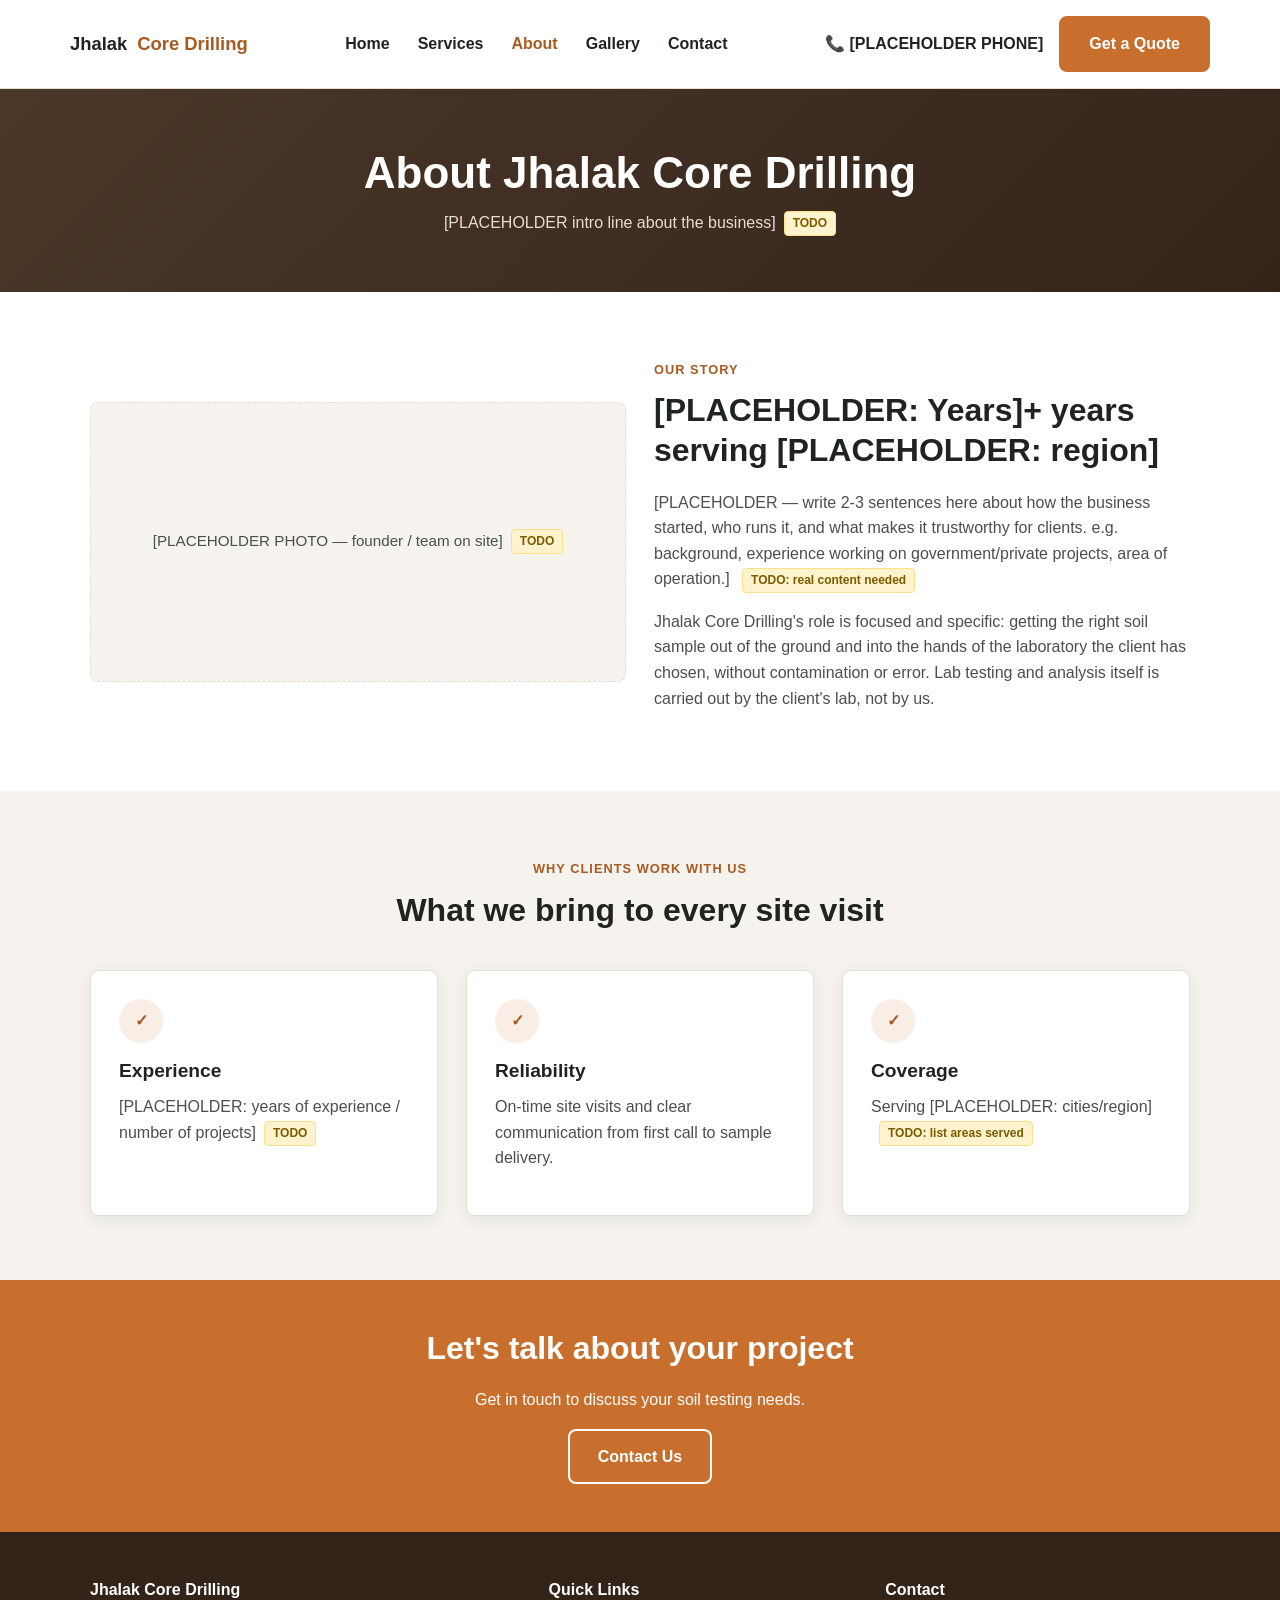
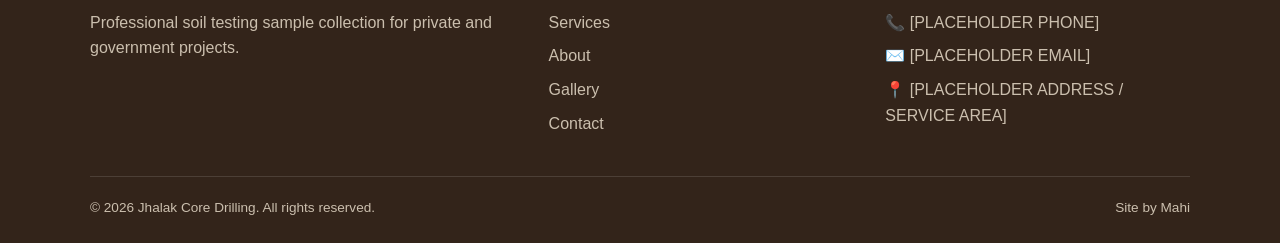
==== about.html @ d28275c4 "First commit to Diamond Drilling project" ====
<!doctype html>
<html lang="en">
<head>
<meta charset="UTF-8" />
<meta name="viewport" content="width=device-width, initial-scale=1.0" />
<title>About Us | Jhalak Core Drilling</title>
<meta name="description" content="About Jhalak Core Drilling — soil testing and core drilling sample collection for private and government projects." />
<link rel="stylesheet" href="css/style.css" />
</head>
<body>

<header class="site-header">
  <nav class="nav container">
    <a href="index.html" class="brand">Jhalak <span>Core Drilling</span></a>
    <ul class="nav-links">
      <li><a href="index.html">Home</a></li>
      <li><a href="services.html">Services</a></li>
      <li><a href="about.html">About</a></li>
      <li><a href="gallery.html">Gallery</a></li>
      <li><a href="contact.html">Contact</a></li>
    </ul>
    <div class="nav-cta">
      <span class="nav-phone">📞 [PLACEHOLDER PHONE]</span>
      <a href="contact.html" class="btn btn-primary">Get a Quote</a>
    </div>
    <button class="nav-toggle" aria-label="Toggle menu"><span></span><span></span><span></span></button>
  </nav>
</header>

<section class="page-hero">
  <div class="container">
    <h1>About Jhalak Core Drilling</h1>
    <p>[PLACEHOLDER intro line about the business]<span class="todo-flag">TODO</span></p>
  </div>
</section>

<section class="section">
  <div class="container grid grid-2" style="align-items:center;">
    <div class="hero-media" style="background:var(--color-bg-alt); border:1px dashed var(--color-border); color:var(--color-body);">
      [PLACEHOLDER PHOTO — founder / team on site]<span class="todo-flag">TODO</span>
    </div>
    <div>
      <span class="eyebrow">Our Story</span>
      <h2>[PLACEHOLDER: Years]+ years serving [PLACEHOLDER: region]</h2>
      <p>
        [PLACEHOLDER — write 2-3 sentences here about how the business started,
        who runs it, and what makes it trustworthy for clients. e.g. background,
        experience working on government/private projects, area of operation.]
        <span class="todo-flag">TODO: real content needed</span>
      </p>
      <p>
        Jhalak Core Drilling's role is focused and specific: getting the right
        soil sample out of the ground and into the hands of the laboratory the
        client has chosen, without contamination or error. Lab testing and
        analysis itself is carried out by the client's lab, not by us.
      </p>
    </div>
  </div>
</section>

<section class="section section-alt">
  <div class="container">
    <div class="section-header">
      <span class="eyebrow">Why Clients Work With Us</span>
      <h2>What we bring to every site visit</h2>
    </div>
    <div class="grid grid-3">
      <div class="card">
        <div class="icon">✓</div>
        <h3>Experience</h3>
        <p>[PLACEHOLDER: years of experience / number of projects]<span class="todo-flag">TODO</span></p>
      </div>
      <div class="card">
        <div class="icon">✓</div>
        <h3>Reliability</h3>
        <p>On-time site visits and clear communication from first call to sample delivery.</p>
      </div>
      <div class="card">
        <div class="icon">✓</div>
        <h3>Coverage</h3>
        <p>Serving [PLACEHOLDER: cities/region]<span class="todo-flag">TODO: list areas served</span></p>
      </div>
    </div>
  </div>
</section>

<section class="cta-band">
  <div class="container">
    <h2>Let's talk about your project</h2>
    <p>Get in touch to discuss your soil testing needs.</p>
    <a href="contact.html" class="btn btn-outline">Contact Us</a>
  </div>
</section>

<footer class="site-footer">
  <div class="container">
    <div class="footer-grid">
      <div>
        <h4>Jhalak Core Drilling</h4>
        <p>Professional soil testing sample collection for private and government projects.</p>
      </div>
      <div>
        <h4>Quick Links</h4>
        <ul>
          <li><a href="services.html">Services</a></li>
          <li><a href="about.html">About</a></li>
          <li><a href="gallery.html">Gallery</a></li>
          <li><a href="contact.html">Contact</a></li>
        </ul>
      </div>
      <div>
        <h4>Contact</h4>
        <ul>
          <li>📞 [PLACEHOLDER PHONE]</li>
          <li>✉️ [PLACEHOLDER EMAIL]</li>
          <li>📍 [PLACEHOLDER ADDRESS / SERVICE AREA]</li>
        </ul>
      </div>
    </div>
    <div class="footer-bottom">
      <span>&copy; <span id="year"></span> Jhalak Core Drilling. All rights reserved.</span>
      <span>Site by Mahi</span>
    </div>
  </div>
</footer>

<script src="js/script.js"></script>
<script>document.getElementById('year').textContent = new Date().getFullYear();</script>
</body>
</html>
---- css/style.css ----
/* ==========================================================================
   Jhalak Core Drilling — main stylesheet
   ========================================================================== */

:root {
  --color-primary: #4a3728;      /* earth brown */
  --color-primary-dark: #33241a;
  --color-accent: #c96f2e;       /* safety/drill-bit orange */
  --color-accent-dark: #a85a22;
  --color-ink: #1f2421;
  --color-body: #4a4f4c;
  --color-bg: #ffffff;
  --color-bg-alt: #f6f3ef;
  --color-border: #e3ddd4;
  --radius: 8px;
  --shadow: 0 4px 16px rgba(31, 36, 33, 0.08);
  --container-width: 1140px;
  --font-heading: "Segoe UI", "Helvetica Neue", Arial, sans-serif;
  --font-body: "Segoe UI", "Helvetica Neue", Arial, sans-serif;
}

* { box-sizing: border-box; }

html { scroll-behavior: smooth; }

body {
  margin: 0;
  font-family: var(--font-body);
  color: var(--color-body);
  background: var(--color-bg);
  line-height: 1.6;
}

h1, h2, h3, h4 {
  font-family: var(--font-heading);
  color: var(--color-ink);
  line-height: 1.25;
  margin: 0 0 0.6em;
}

h1 { font-size: clamp(2rem, 4vw, 2.75rem); }
h2 { font-size: clamp(1.5rem, 3vw, 2rem); }
h3 { font-size: 1.2rem; }

p { margin: 0 0 1em; }

a { color: var(--color-accent-dark); text-decoration: none; }
a:hover { text-decoration: underline; }

img { max-width: 100%; display: block; }

.container {
  width: 100%;
  max-width: var(--container-width);
  margin: 0 auto;
  padding: 0 20px;
}

.section { padding: 64px 0; }
.section-alt { background: var(--color-bg-alt); }

.section-header { max-width: 640px; margin: 0 auto 40px; text-align: center; }
.section-header p { color: var(--color-body); }

.eyebrow {
  display: inline-block;
  color: var(--color-accent-dark);
  font-weight: 700;
  letter-spacing: 0.08em;
  text-transform: uppercase;
  font-size: 0.8rem;
  margin-bottom: 10px;
}

/* Buttons ---------------------------------------------------------------- */
.btn {
  display: inline-block;
  padding: 13px 28px;
  border-radius: var(--radius);
  font-weight: 600;
  cursor: pointer;
  border: 2px solid transparent;
  transition: all 0.15s ease-in-out;
}
.btn-primary {
  background: var(--color-accent);
  color: #fff;
  border-color: var(--color-accent);
}
.btn-primary:hover {
  background: var(--color-accent-dark);
  border-color: var(--color-accent-dark);
  text-decoration: none;
}
.btn-outline {
  background: transparent;
  color: #fff;
  border-color: #fff;
}
.btn-outline:hover {
  background: #fff;
  color: var(--color-primary-dark);
  text-decoration: none;
}

/* Header / nav ------------------------------------------------------------ */
.site-header {
  position: sticky;
  top: 0;
  z-index: 50;
  background: var(--color-bg);
  border-bottom: 1px solid var(--color-border);
}
.nav {
  display: flex;
  align-items: center;
  justify-content: space-between;
  padding: 16px 0;
}
.brand {
  display: flex;
  align-items: center;
  gap: 10px;
  font-family: var(--font-heading);
  font-weight: 800;
  font-size: 1.15rem;
  color: var(--color-ink);
}
.brand span { color: var(--color-accent-dark); }
.nav-links {
  display: flex;
  gap: 28px;
  list-style: none;
  margin: 0;
  padding: 0;
}
.nav-links a {
  color: var(--color-ink);
  font-weight: 600;
}
.nav-links a:hover { color: var(--color-accent-dark); text-decoration: none; }
.nav-links a.active { color: var(--color-accent-dark); }

.nav-cta { display: flex; align-items: center; gap: 16px; }
.nav-phone {
  font-weight: 700;
  color: var(--color-ink);
  white-space: nowrap;
}

.nav-toggle {
  display: none;
  flex-direction: column;
  gap: 5px;
  background: none;
  border: none;
  cursor: pointer;
  padding: 6px;
}
.nav-toggle span {
  width: 24px;
  height: 2px;
  background: var(--color-ink);
  display: block;
}

/* Hero --------------------------------------------------------------------*/
.hero {
  background: linear-gradient(135deg, var(--color-primary), var(--color-primary-dark));
  color: #fff;
  padding: 90px 0;
}
.hero-inner {
  display: grid;
  grid-template-columns: 1.1fr 0.9fr;
  gap: 40px;
  align-items: center;
}
.hero h1 { color: #fff; }
.hero p.lead { color: #e7ded3; font-size: 1.1rem; max-width: 46ch; }
.hero-actions { display: flex; gap: 14px; margin-top: 28px; flex-wrap: wrap; }
.hero-stats {
  display: flex;
  gap: 28px;
  margin-top: 40px;
  flex-wrap: wrap;
}
.hero-stats div { min-width: 110px; }
.hero-stats strong {
  display: block;
  font-size: 1.6rem;
  color: #fff;
}
.hero-stats span { color: #cbbfae; font-size: 0.9rem; }

.hero-media {
  background: rgba(255,255,255,0.08);
  border: 1px solid rgba(255,255,255,0.18);
  border-radius: var(--radius);
  min-height: 280px;
  display: flex;
  align-items: center;
  justify-content: center;
  color: #cbbfae;
  text-align: center;
  padding: 20px;
  font-size: 0.95rem;
}

/* Page hero (inner pages, no stats) --------------------------------------*/
.page-hero {
  background: linear-gradient(135deg, var(--color-primary), var(--color-primary-dark));
  color: #fff;
  padding: 56px 0;
  text-align: center;
}
.page-hero h1 { color: #fff; margin-bottom: 10px; }
.page-hero p { color: #e7ded3; max-width: 60ch; margin: 0 auto; }

/* Cards / grids -------------------------------------------------------------*/
.grid {
  display: grid;
  gap: 28px;
}
.grid-3 { grid-template-columns: repeat(3, 1fr); }
.grid-2 { grid-template-columns: repeat(2, 1fr); }

.card {
  background: var(--color-bg);
  border: 1px solid var(--color-border);
  border-radius: var(--radius);
  padding: 28px;
  box-shadow: var(--shadow);
}
.card .icon {
  width: 44px;
  height: 44px;
  border-radius: 50%;
  background: rgba(201, 111, 46, 0.12);
  color: var(--color-accent-dark);
  display: flex;
  align-items: center;
  justify-content: center;
  font-weight: 800;
  margin-bottom: 16px;
}

.list-check { list-style: none; padding: 0; margin: 0; }
.list-check li {
  padding-left: 28px;
  position: relative;
  margin-bottom: 10px;
}
.list-check li::before {
  content: "\2713";
  position: absolute;
  left: 0;
  color: var(--color-accent-dark);
  font-weight: 800;
}

/* Gallery ------------------------------------------------------------------*/
.gallery-grid {
  display: grid;
  grid-template-columns: repeat(3, 1fr);
  gap: 20px;
}
.gallery-item {
  aspect-ratio: 4 / 3;
  background: var(--color-bg-alt);
  border: 1px dashed var(--color-border);
  border-radius: var(--radius);
  display: flex;
  align-items: center;
  justify-content: center;
  color: var(--color-body);
  font-size: 0.9rem;
  text-align: center;
  padding: 12px;
}

/* CTA band ------------------------------------------------------------------*/
.cta-band {
  background: var(--color-accent);
  color: #fff;
  padding: 48px 0;
  text-align: center;
}
.cta-band h2 { color: #fff; }
.cta-band .btn-outline { border-color: #fff; color: #fff; }
.cta-band .btn-outline:hover { background: #fff; color: var(--color-accent-dark); }

/* Contact / form ------------------------------------------------------------*/
.contact-grid {
  display: grid;
  grid-template-columns: 1fr 1.2fr;
  gap: 40px;
  align-items: start;
}
.info-item { display: flex; gap: 14px; margin-bottom: 24px; }
.info-item .icon {
  width: 40px; height: 40px; flex: none;
  border-radius: 50%;
  background: rgba(201, 111, 46, 0.12);
  color: var(--color-accent-dark);
  display: flex; align-items: center; justify-content: center;
  font-weight: 800;
}
.form-card {
  background: var(--color-bg-alt);
  border: 1px solid var(--color-border);
  border-radius: var(--radius);
  padding: 32px;
}
.form-row { margin-bottom: 18px; }
.form-row label {
  display: block;
  font-weight: 600;
  margin-bottom: 6px;
  color: var(--color-ink);
  font-size: 0.9rem;
}
.form-row input,
.form-row select,
.form-row textarea {
  width: 100%;
  padding: 11px 14px;
  border: 1px solid var(--color-border);
  border-radius: 6px;
  font-family: inherit;
  font-size: 1rem;
  background: #fff;
}
.form-row textarea { resize: vertical; min-height: 110px; }
.form-note { font-size: 0.85rem; color: var(--color-body); margin-top: 10px; }
.form-success {
  display: none;
  background: #e8f5ea;
  border: 1px solid #b7e0bd;
  color: #285c33;
  padding: 14px 16px;
  border-radius: 6px;
  margin-bottom: 18px;
}
.form-success.visible { display: block; }

/* Footer --------------------------------------------------------------------*/
.site-footer {
  background: var(--color-primary-dark);
  color: #cbbfae;
  padding: 48px 0 24px;
}
.footer-grid {
  display: grid;
  grid-template-columns: 1.4fr 1fr 1fr;
  gap: 32px;
  margin-bottom: 32px;
}
.footer-grid h4 { color: #fff; }
.footer-grid a { color: #cbbfae; }
.footer-grid ul { list-style: none; padding: 0; margin: 0; }
.footer-grid li { margin-bottom: 8px; }
.footer-bottom {
  border-top: 1px solid rgba(255,255,255,0.12);
  padding-top: 20px;
  font-size: 0.85rem;
  display: flex;
  justify-content: space-between;
  flex-wrap: wrap;
  gap: 10px;
}

/* Placeholder marker (visible only while site is in draft) ----------------*/
.todo-flag {
  display: inline-block;
  background: #fff3cd;
  border: 1px solid #ffe08a;
  color: #7a5b00;
  font-size: 0.75rem;
  font-weight: 700;
  padding: 2px 8px;
  border-radius: 4px;
  margin-left: 8px;
  vertical-align: middle;
}

/* Responsive ----------------------------------------------------------------*/
@media (max-width: 900px) {
  .hero-inner { grid-template-columns: 1fr; }
  .grid-3 { grid-template-columns: repeat(2, 1fr); }
  .contact-grid { grid-template-columns: 1fr; }
  .footer-grid { grid-template-columns: 1fr 1fr; }
}

@media (max-width: 680px) {
  .nav-links, .nav-cta .nav-phone { display: none; }
  .nav-toggle { display: flex; }
  .nav.open .nav-links {
    display: flex;
    flex-direction: column;
    position: absolute;
    top: 100%;
    left: 0;
    right: 0;
    background: var(--color-bg);
    border-bottom: 1px solid var(--color-border);
    padding: 16px 20px;
    gap: 16px;
  }
  .grid-3, .grid-2 { grid-template-columns: 1fr; }
  .gallery-grid { grid-template-columns: repeat(2, 1fr); }
  .footer-grid { grid-template-columns: 1fr; }
  .hero { padding: 56px 0; }
  .section { padding: 48px 0; }
}
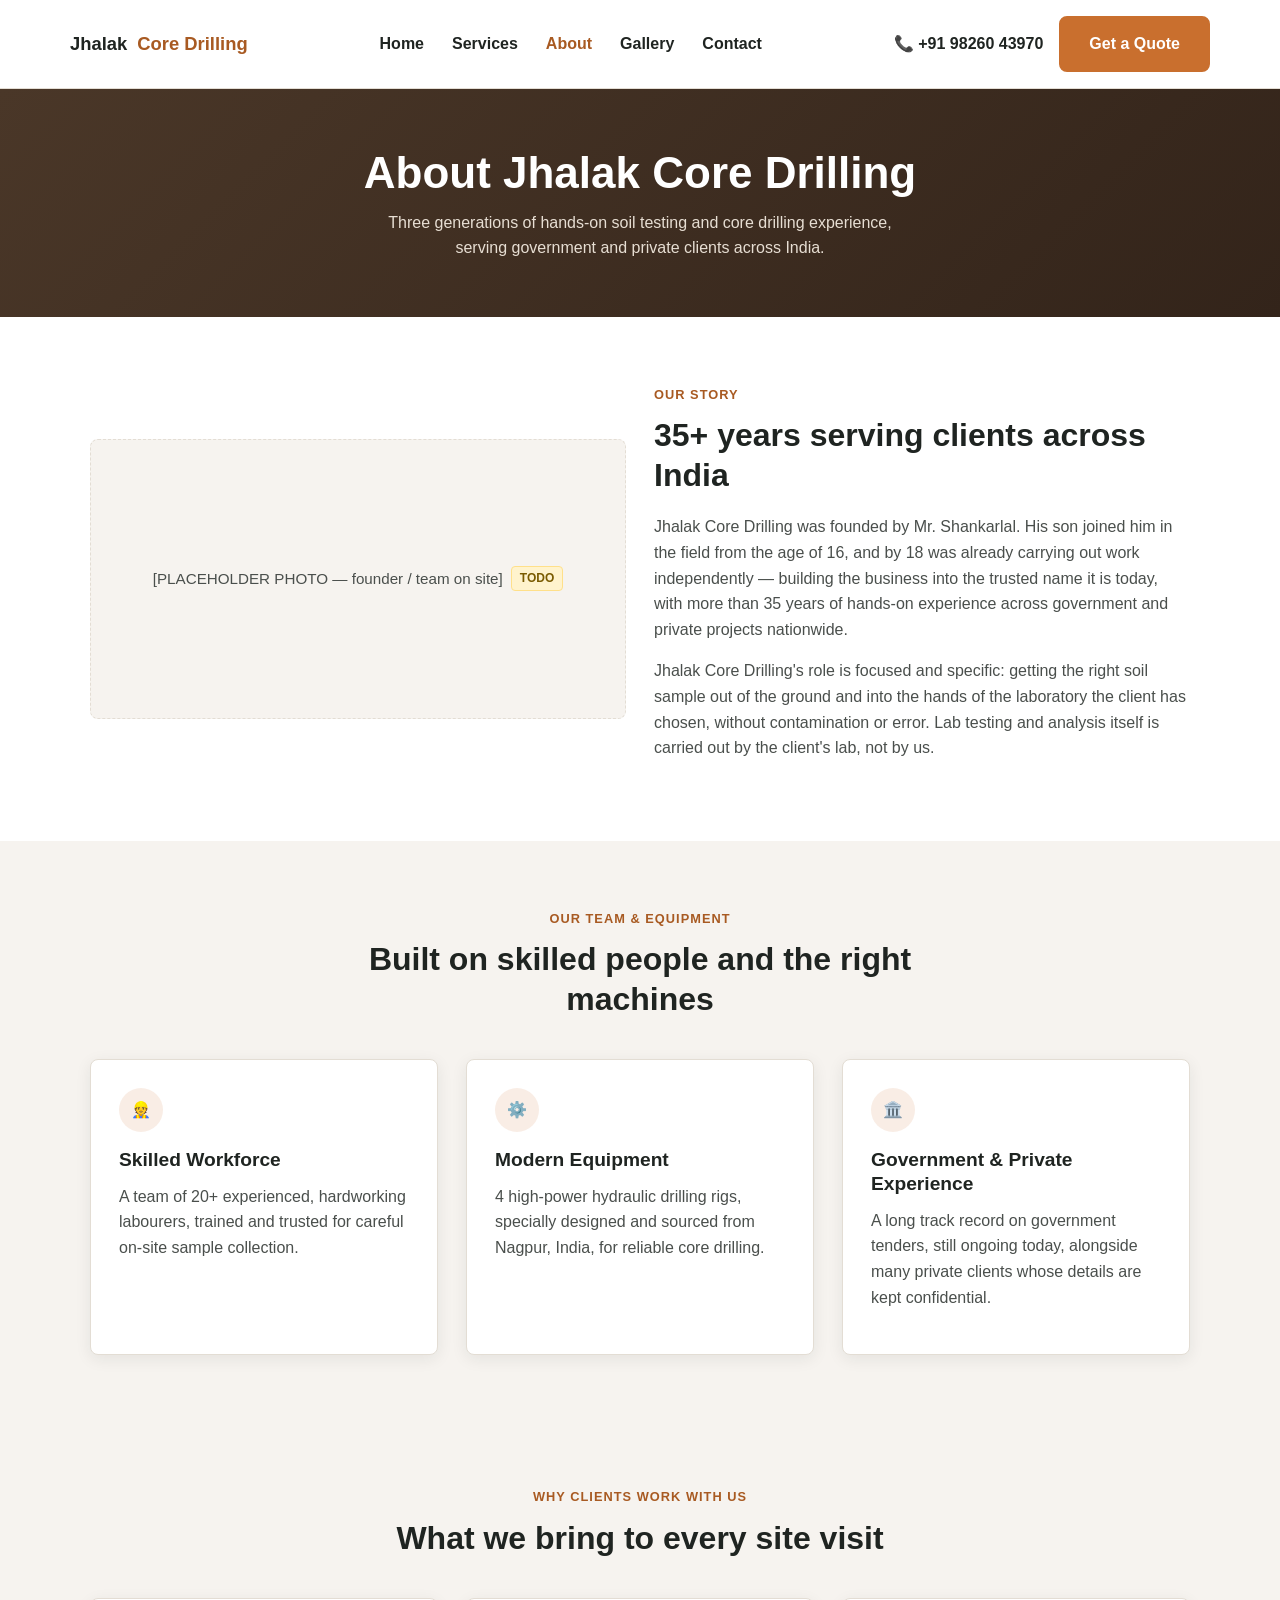
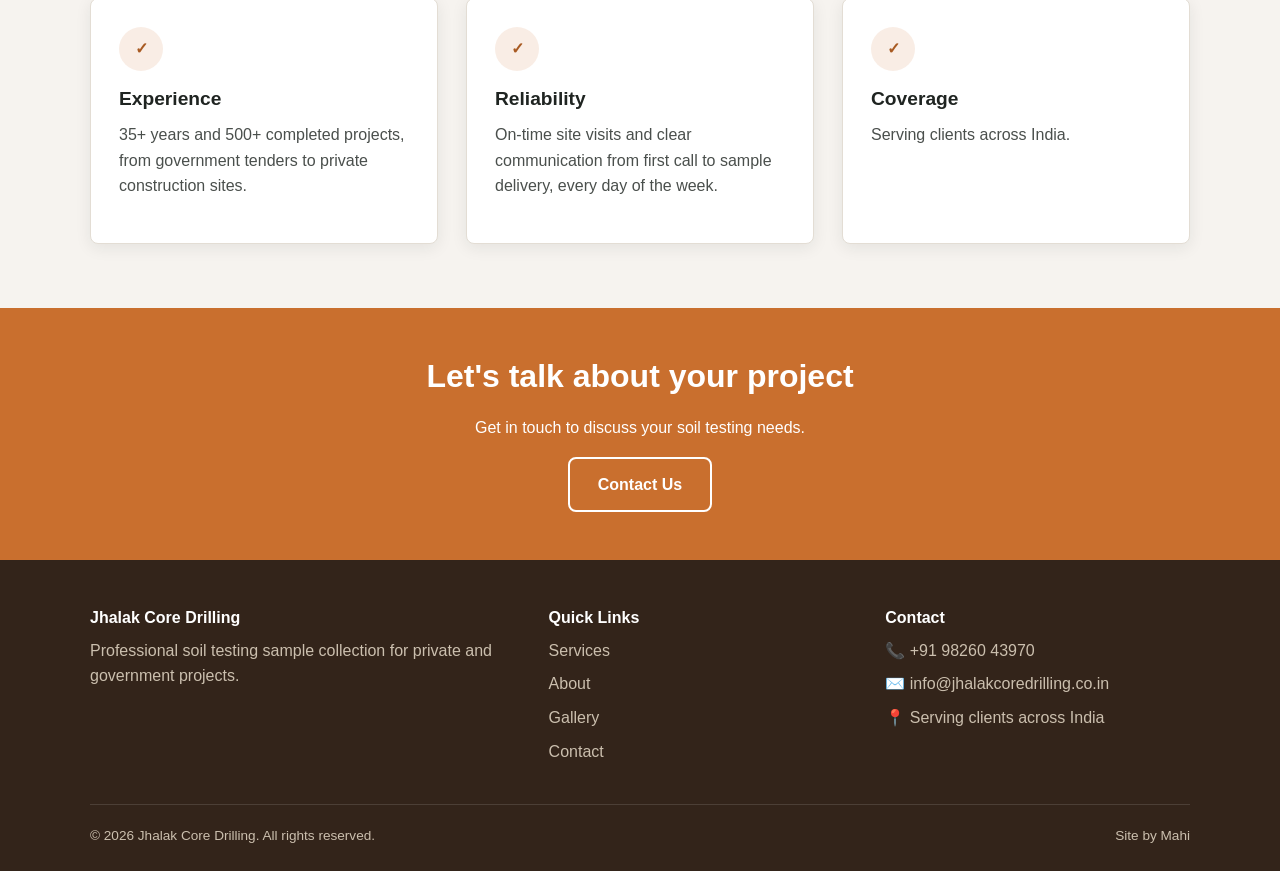
==== commit 59cddd05: "Add real business content from client" ====
--- a/about.html
+++ b/about.html
@@ -20,7 +20,7 @@
       <li><a href="contact.html">Contact</a></li>
     </ul>
     <div class="nav-cta">
-      <span class="nav-phone">📞 [PLACEHOLDER PHONE]</span>
+      <span class="nav-phone">📞 +91 98260 43970</span>
       <a href="contact.html" class="btn btn-primary">Get a Quote</a>
     </div>
     <button class="nav-toggle" aria-label="Toggle menu"><span></span><span></span><span></span></button>
@@ -30,7 +30,7 @@
 <section class="page-hero">
   <div class="container">
     <h1>About Jhalak Core Drilling</h1>
-    <p>[PLACEHOLDER intro line about the business]<span class="todo-flag">TODO</span></p>
+    <p>Three generations of hands-on soil testing and core drilling experience, serving government and private clients across India.</p>
   </div>
 </section>
 
@@ -41,12 +41,13 @@
     </div>
     <div>
       <span class="eyebrow">Our Story</span>
-      <h2>[PLACEHOLDER: Years]+ years serving [PLACEHOLDER: region]</h2>
+      <h2>35+ years serving clients across India</h2>
       <p>
-        [PLACEHOLDER — write 2-3 sentences here about how the business started,
-        who runs it, and what makes it trustworthy for clients. e.g. background,
-        experience working on government/private projects, area of operation.]
-        <span class="todo-flag">TODO: real content needed</span>
+        Jhalak Core Drilling was founded by Mr. Shankarlal. His son joined him
+        in the field from the age of 16, and by 18 was already carrying out
+        work independently — building the business into the trusted name it
+        is today, with more than 35 years of hands-on experience across
+        government and private projects nationwide.
       </p>
       <p>
         Jhalak Core Drilling's role is focused and specific: getting the right
@@ -61,6 +62,35 @@
 <section class="section section-alt">
   <div class="container">
     <div class="section-header">
+      <span class="eyebrow">Our Team &amp; Equipment</span>
+      <h2>Built on skilled people and the right machines</h2>
+    </div>
+    <div class="grid grid-3">
+      <div class="card">
+        <div class="icon">👷</div>
+        <h3>Skilled Workforce</h3>
+        <p>A team of 20+ experienced, hardworking labourers, trained and
+        trusted for careful on-site sample collection.</p>
+      </div>
+      <div class="card">
+        <div class="icon">⚙️</div>
+        <h3>Modern Equipment</h3>
+        <p>4 high-power hydraulic drilling rigs, specially designed and
+        sourced from Nagpur, India, for reliable core drilling.</p>
+      </div>
+      <div class="card">
+        <div class="icon">🏛️</div>
+        <h3>Government &amp; Private Experience</h3>
+        <p>A long track record on government tenders, still ongoing today,
+        alongside many private clients whose details are kept confidential.</p>
+      </div>
+    </div>
+  </div>
+</section>
+
+<section class="section section-alt">
+  <div class="container">
+    <div class="section-header">
       <span class="eyebrow">Why Clients Work With Us</span>
       <h2>What we bring to every site visit</h2>
     </div>
@@ -68,17 +98,17 @@
       <div class="card">
         <div class="icon">✓</div>
         <h3>Experience</h3>
-        <p>[PLACEHOLDER: years of experience / number of projects]<span class="todo-flag">TODO</span></p>
+        <p>35+ years and 500+ completed projects, from government tenders to private construction sites.</p>
       </div>
       <div class="card">
         <div class="icon">✓</div>
         <h3>Reliability</h3>
-        <p>On-time site visits and clear communication from first call to sample delivery.</p>
+        <p>On-time site visits and clear communication from first call to sample delivery, every day of the week.</p>
       </div>
       <div class="card">
         <div class="icon">✓</div>
         <h3>Coverage</h3>
-        <p>Serving [PLACEHOLDER: cities/region]<span class="todo-flag">TODO: list areas served</span></p>
+        <p>Serving clients across India.</p>
       </div>
     </div>
   </div>
@@ -111,9 +141,9 @@
       <div>
         <h4>Contact</h4>
         <ul>
-          <li>📞 [PLACEHOLDER PHONE]</li>
-          <li>✉️ [PLACEHOLDER EMAIL]</li>
-          <li>📍 [PLACEHOLDER ADDRESS / SERVICE AREA]</li>
+          <li>📞 +91 98260 43970</li>
+          <li>✉️ info@jhalakcoredrilling.co.in</li>
+          <li>📍 Serving clients across India</li>
         </ul>
       </div>
     </div>
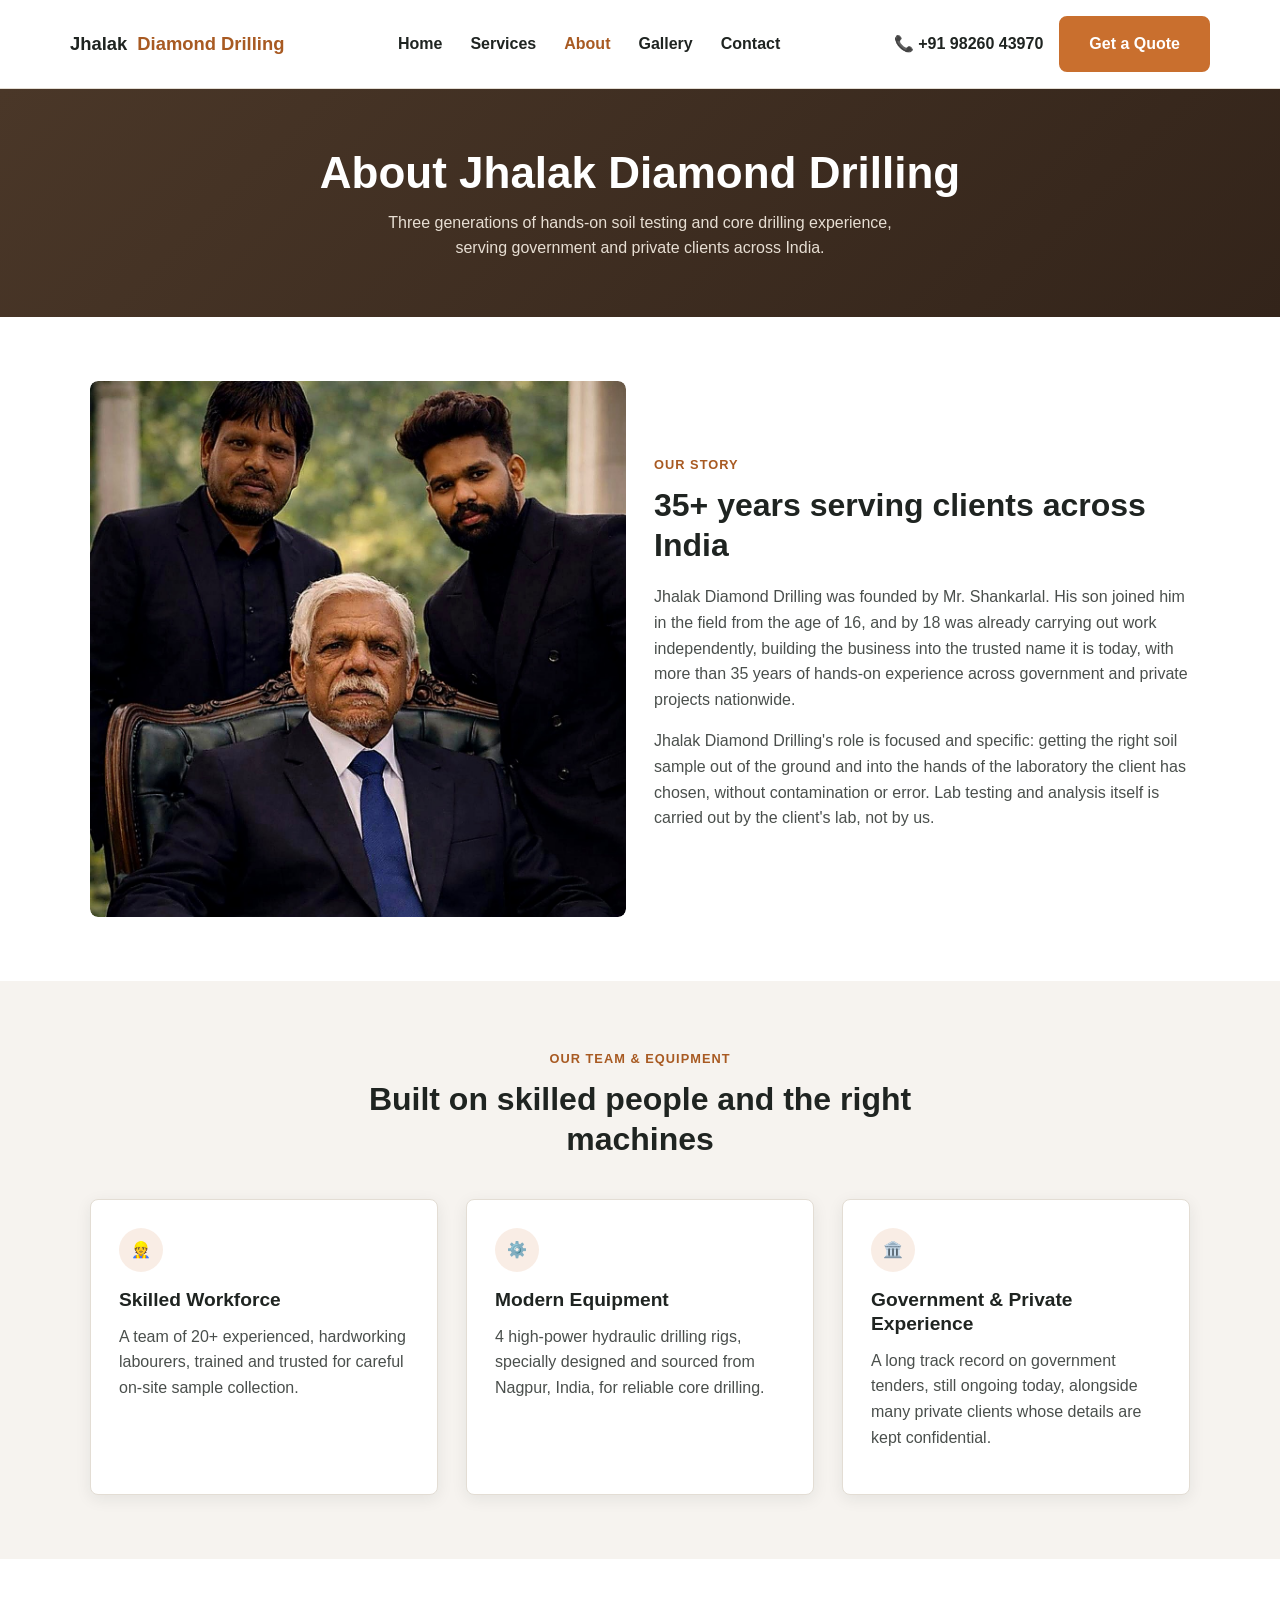
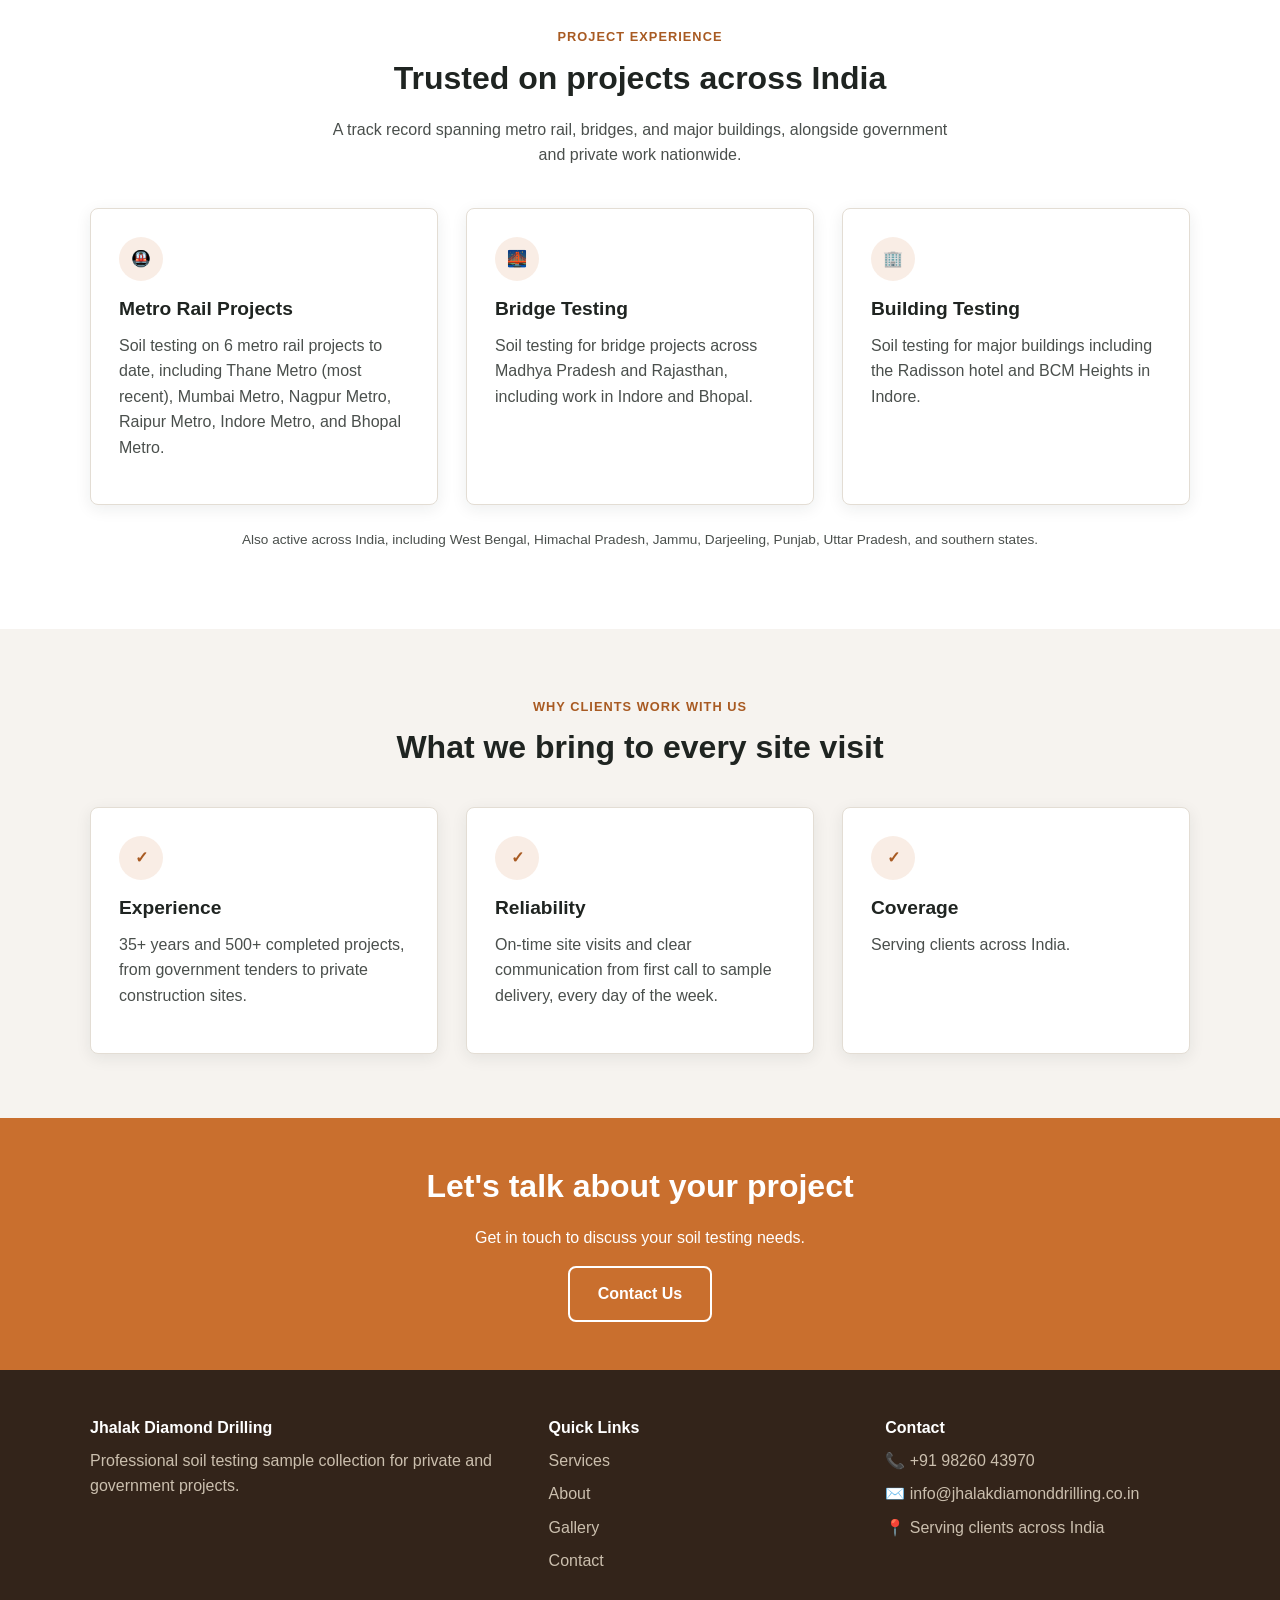
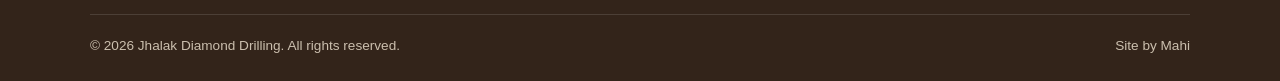
==== commit e9bde2ce: "inhanced the responsiveness for multiple display" ====
--- a/about.html
+++ b/about.html
@@ -3,15 +3,15 @@
 <head>
 <meta charset="UTF-8" />
 <meta name="viewport" content="width=device-width, initial-scale=1.0" />
-<title>About Us | Jhalak Core Drilling</title>
-<meta name="description" content="About Jhalak Core Drilling — soil testing and core drilling sample collection for private and government projects." />
+<title>About Us | Jhalak Diamond Drilling</title>
+<meta name="description" content="About Jhalak Diamond Drilling, soil testing and core drilling sample collection for private and government projects." />
 <link rel="stylesheet" href="css/style.css" />
 </head>
 <body>
 
 <header class="site-header">
   <nav class="nav container">
-    <a href="index.html" class="brand">Jhalak <span>Core Drilling</span></a>
+    <a href="index.html" class="brand">Jhalak <span>Diamond Drilling</span></a>
     <ul class="nav-links">
       <li><a href="index.html">Home</a></li>
       <li><a href="services.html">Services</a></li>
@@ -29,28 +29,28 @@
 
 <section class="page-hero">
   <div class="container">
-    <h1>About Jhalak Core Drilling</h1>
+    <h1>About Jhalak Diamond Drilling</h1>
     <p>Three generations of hands-on soil testing and core drilling experience, serving government and private clients across India.</p>
   </div>
 </section>
 
 <section class="section">
   <div class="container grid grid-2" style="align-items:center;">
-    <div class="hero-media" style="background:var(--color-bg-alt); border:1px dashed var(--color-border); color:var(--color-body);">
-      [PLACEHOLDER PHOTO — founder / team on site]<span class="todo-flag">TODO</span>
+    <div class="hero-media has-photo">
+      <img src="assets/images/founder%20team%20family%20photo.jpg" alt="Jhalak Diamond Drilling founder and team" class="media-photo" />
     </div>
     <div>
       <span class="eyebrow">Our Story</span>
       <h2>35+ years serving clients across India</h2>
       <p>
-        Jhalak Core Drilling was founded by Mr. Shankarlal. His son joined him
-        in the field from the age of 16, and by 18 was already carrying out
-        work independently — building the business into the trusted name it
-        is today, with more than 35 years of hands-on experience across
+        Jhalak Diamond Drilling was founded by Mr. Shankarlal. His son joined
+        him in the field from the age of 16, and by 18 was already carrying
+        out work independently, building the business into the trusted name
+        it is today, with more than 35 years of hands-on experience across
         government and private projects nationwide.
       </p>
       <p>
-        Jhalak Core Drilling's role is focused and specific: getting the right
+        Jhalak Diamond Drilling's role is focused and specific: getting the right
         soil sample out of the ground and into the hands of the laboratory the
         client has chosen, without contamination or error. Lab testing and
         analysis itself is carried out by the client's lab, not by us.
@@ -85,6 +85,36 @@
         alongside many private clients whose details are kept confidential.</p>
       </div>
     </div>
+  </div>
+</section>
+
+<section class="section">
+  <div class="container">
+    <div class="section-header">
+      <span class="eyebrow">Project Experience</span>
+      <h2>Trusted on projects across India</h2>
+      <p>A track record spanning metro rail, bridges, and major buildings, alongside government and private work nationwide.</p>
+    </div>
+    <div class="grid grid-3">
+      <div class="card">
+        <div class="icon">🚇</div>
+        <h3>Metro Rail Projects</h3>
+        <p>Soil testing on 6 metro rail projects to date, including Thane Metro (most recent), Mumbai Metro, Nagpur Metro, Raipur Metro, Indore Metro, and Bhopal Metro.</p>
+      </div>
+      <div class="card">
+        <div class="icon">🌉</div>
+        <h3>Bridge Testing</h3>
+        <p>Soil testing for bridge projects across Madhya Pradesh and Rajasthan, including work in Indore and Bhopal.</p>
+      </div>
+      <div class="card">
+        <div class="icon">🏢</div>
+        <h3>Building Testing</h3>
+        <p>Soil testing for major buildings including the Radisson hotel and BCM Heights in Indore.</p>
+      </div>
+    </div>
+    <p class="form-note" style="margin-top:24px; text-align:center;">
+      Also active across India, including West Bengal, Himachal Pradesh, Jammu, Darjeeling, Punjab, Uttar Pradesh, and southern states.
+    </p>
   </div>
 </section>
 
@@ -126,7 +156,7 @@
   <div class="container">
     <div class="footer-grid">
       <div>
-        <h4>Jhalak Core Drilling</h4>
+        <h4>Jhalak Diamond Drilling</h4>
         <p>Professional soil testing sample collection for private and government projects.</p>
       </div>
       <div>
@@ -142,13 +172,13 @@
         <h4>Contact</h4>
         <ul>
           <li>📞 +91 98260 43970</li>
-          <li>✉️ info@jhalakcoredrilling.co.in</li>
+          <li>✉️ info@jhalakdiamonddrilling.co.in</li>
           <li>📍 Serving clients across India</li>
         </ul>
       </div>
     </div>
     <div class="footer-bottom">
-      <span>&copy; <span id="year"></span> Jhalak Core Drilling. All rights reserved.</span>
+      <span>&copy; <span id="year"></span> Jhalak Diamond Drilling. All rights reserved.</span>
       <span>Site by Mahi</span>
     </div>
   </div>
@@ -157,4 +187,4 @@
 <script src="js/script.js"></script>
 <script>document.getElementById('year').textContent = new Date().getFullYear();</script>
 </body>
-</html>
+</html>
--- a/css/style.css
+++ b/css/style.css
@@ -1,5 +1,5 @@
 /* ==========================================================================
-   Jhalak Core Drilling — main stylesheet
+   Jhalak Diamond Drilling, main stylesheet
    ========================================================================== */
 
 :root {
@@ -113,9 +113,11 @@
 }
 .nav {
   display: flex;
+  flex-wrap: wrap;
   align-items: center;
   justify-content: space-between;
   padding: 16px 0;
+  gap: 12px;
 }
 .brand {
   display: flex;
@@ -206,6 +208,22 @@
   padding: 20px;
   font-size: 0.95rem;
 }
+.hero-media.has-photo {
+  padding: 0;
+  border: none;
+  background: none;
+  overflow: hidden;
+  display: block;
+}
+.hero-media.has-photo .media-photo,
+.hero-media.has-photo.media-photo {
+  width: 100%;
+  height: 100%;
+  min-height: 280px;
+  object-fit: cover;
+  display: block;
+  border-radius: var(--radius);
+}
 
 /* Page hero (inner pages, no stats) --------------------------------------*/
 .page-hero {
@@ -277,6 +295,17 @@
   font-size: 0.9rem;
   text-align: center;
   padding: 12px;
+  overflow: hidden;
+}
+.gallery-item.has-photo {
+  border: 1px solid var(--color-border);
+  padding: 0;
+}
+.gallery-item.has-photo img {
+  width: 100%;
+  height: 100%;
+  object-fit: cover;
+  display: block;
 }
 
 /* CTA band ------------------------------------------------------------------*/
@@ -390,9 +419,10 @@
   .grid-3 { grid-template-columns: repeat(2, 1fr); }
   .contact-grid { grid-template-columns: 1fr; }
   .footer-grid { grid-template-columns: 1fr 1fr; }
-}
-
-@media (max-width: 680px) {
+
+  /* Below 900px the full nav (links + phone + button) no longer fits on
+     one line on tablets and small laptop windows, so switch to the
+     hamburger menu here rather than waiting until phone widths. */
   .nav-links, .nav-cta .nav-phone { display: none; }
   .nav-toggle { display: flex; }
   .nav.open .nav-links {
@@ -406,10 +436,24 @@
     border-bottom: 1px solid var(--color-border);
     padding: 16px 20px;
     gap: 16px;
+    z-index: 60;
   }
+}
+
+@media (max-width: 480px) {
+  .brand { font-size: 1rem; white-space: nowrap; }
+  .nav-cta .btn-primary { padding: 10px 16px; font-size: 0.9rem; }
+}
+
+@media (max-width: 360px) {
+  .brand { font-size: 0.85rem; }
+  .nav-cta .btn-primary { padding: 8px 12px; font-size: 0.8rem; }
+}
+
+@media (max-width: 680px) {
   .grid-3, .grid-2 { grid-template-columns: 1fr; }
   .gallery-grid { grid-template-columns: repeat(2, 1fr); }
   .footer-grid { grid-template-columns: 1fr; }
   .hero { padding: 56px 0; }
   .section { padding: 48px 0; }
-}
+}
